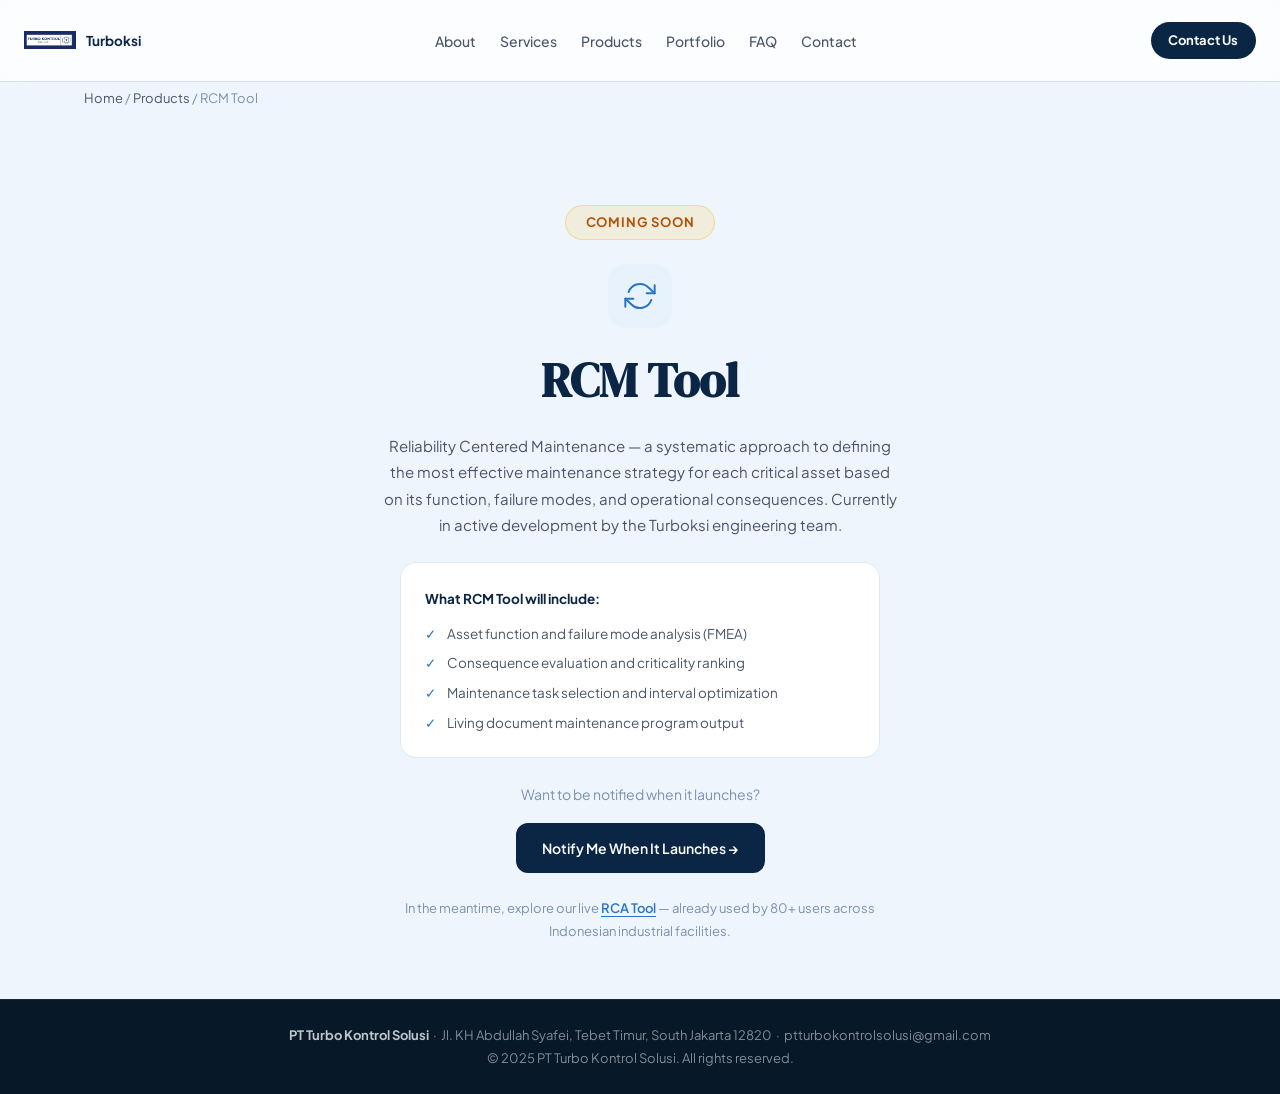
==== products/rcm-tool.html @ 236133ba "first commit" ====
<!DOCTYPE html>
<html lang="en">
<head>
  <meta charset="UTF-8">
  <meta name="viewport" content="width=device-width, initial-scale=1.0">
  <title>RCM Tool — Coming Soon · PT Turbo Kontrol Solusi (Turboksi)</title>
  <meta name="description" content="RCM Tool by Turboksi — a structured Reliability Centered Maintenance platform for defining optimal maintenance strategies for critical industrial assets. Currently in development.">
  <link rel="preconnect" href="https://fonts.googleapis.com">
  <link href="https://fonts.googleapis.com/css2?family=Plus+Jakarta+Sans:wght@400;500;600;700&family=DM+Serif+Display:ital@0;1&display=swap" rel="stylesheet">
  <link rel="stylesheet" href="../assets/css/main.css">
</head>
<body>

<nav class="navbar" id="navbar" role="navigation" aria-label="Main navigation">
  <a href="../index.html" class="nav-brand" aria-label="Turboksi home">
    <img src="../assets/img/logo_turboksi.png" alt="Turboksi logo" width="36" height="36">
    <span class="nav-brand-name">Turboksi</span>
  </a>
  <ul class="nav-menu" id="nav-menu">
    <li><a href="../index.html#about">About</a></li>
    <li><a href="../services.html">Services</a></li>
    <li><a href="../index.html#products" aria-current="page">Products</a></li>
    <li><a href="../portfolio.html">Portfolio</a></li>
    <li><a href="../index.html#faq">FAQ</a></li>
    <li><a href="../index.html#contact">Contact</a></li>
  </ul>
  <div style="display:flex;align-items:center;gap:1rem;">
    <a href="../index.html#contact" class="nav-cta">Contact Us</a>
    <button class="nav-toggle" id="nav-toggle" aria-label="Toggle menu" aria-expanded="false">
      <span></span><span></span><span></span>
    </button>
  </div>
</nav>

<div style="background:var(--clr-bg);padding:5.5rem var(--space-md) var(--space-md);">
  <div class="container">
    <nav class="breadcrumb" style="color:var(--clr-text-muted);" aria-label="Breadcrumb">
      <a href="../index.html" style="color:var(--clr-text-secondary);">Home</a> /
      <a href="../index.html#products" style="color:var(--clr-text-secondary);">Products</a> /
      RCM Tool
    </nav>
  </div>
</div>

<section aria-label="RCM Tool coming soon">
  <div class="container">
    <div class="coming-soon-wrapper">

      <span class="coming-soon-badge">Coming Soon</span>

      <div style="width:64px;height:64px;background:var(--clr-blue-lt);border-radius:var(--r-lg);display:flex;align-items:center;justify-content:center;color:var(--clr-blue-mid);" aria-hidden="true">
        <svg width="32" height="32" viewBox="0 0 24 24" fill="none" stroke="currentColor" stroke-width="1.5" stroke-linecap="round" stroke-linejoin="round"><polyline points="23 4 23 10 17 10"/><polyline points="1 20 1 14 7 14"/><path d="M3.51 9a9 9 0 0 1 14.85-3.36L23 10M1 14l4.64 4.36A9 9 0 0 0 20.49 15"/></svg>
      </div>

      <h1>RCM Tool</h1>

      <p>
        Reliability Centered Maintenance — a systematic approach to defining the most
        effective maintenance strategy for each critical asset based on its function,
        failure modes, and operational consequences. Currently in active development
        by the Turboksi engineering team.
      </p>

      <div style="background:var(--clr-surface-solid);border:1px solid var(--clr-border);border-radius:var(--r-lg);padding:var(--space-md);max-width:480px;text-align:left;width:100%;">
        <p style="font-size:13.5px;font-weight:700;color:var(--clr-navy);margin-bottom:0.75rem;">What RCM Tool will include:</p>
        <ul style="display:flex;flex-direction:column;gap:0.5rem;padding:0;">
          <li style="font-size:13.5px;color:var(--clr-text-secondary);padding-left:1.4rem;position:relative;">
            <span style="position:absolute;left:0;color:var(--clr-blue-mid);font-weight:700;">✓</span>
            Asset function and failure mode analysis (FMEA)
          </li>
          <li style="font-size:13.5px;color:var(--clr-text-secondary);padding-left:1.4rem;position:relative;">
            <span style="position:absolute;left:0;color:var(--clr-blue-mid);font-weight:700;">✓</span>
            Consequence evaluation and criticality ranking
          </li>
          <li style="font-size:13.5px;color:var(--clr-text-secondary);padding-left:1.4rem;position:relative;">
            <span style="position:absolute;left:0;color:var(--clr-blue-mid);font-weight:700;">✓</span>
            Maintenance task selection and interval optimization
          </li>
          <li style="font-size:13.5px;color:var(--clr-text-secondary);padding-left:1.4rem;position:relative;">
            <span style="position:absolute;left:0;color:var(--clr-blue-mid);font-weight:700;">✓</span>
            Living document maintenance program output
          </li>
        </ul>
      </div>

      <div>
        <p style="font-size:14px;color:var(--clr-text-muted);margin-bottom:var(--space-sm);">
          Want to be notified when it launches?
        </p>
        <a href="mailto:ptturbokontrolsolusi@gmail.com?subject=RCM Tool Launch Notification&body=Hi Turboksi team,%0A%0AI'd like to be notified when the RCM Tool is available.%0A%0AName:%0ACompany:%0A" class="btn-primary">
          Notify Me When It Launches →
        </a>
      </div>

      <p style="font-size:13px;color:var(--clr-text-muted);">
        In the meantime, explore our live
        <a href="rca-tool.html" style="color:var(--clr-blue-mid);font-weight:600;border-bottom:1px solid var(--clr-blue-mid);">RCA Tool</a>
        — already used by 80+ users across Indonesian industrial facilities.
      </p>

    </div>
  </div>
</section>

<footer class="footer" role="contentinfo">
  <strong>PT Turbo Kontrol Solusi</strong> &nbsp;·&nbsp;
  Jl. KH Abdullah Syafei, Tebet Timur, South Jakarta 12820 &nbsp;·&nbsp;
  ptturbokontrolsolusi@gmail.com<br>
  <span>© 2025 PT Turbo Kontrol Solusi. All rights reserved.</span>
</footer>

<button class="scroll-top" id="scroll-top" aria-label="Scroll to top" title="Back to top">↑</button>
<script src="../assets/js/app.js"></script>
</body>
</html>
---- assets/css/main.css ----
/* ============================================================
   main.css — Turboksi · PT Turbo Kontrol Solusi
   ============================================================ */


/* ============================================================
   1. DESIGN TOKENS
   ============================================================ */
:root {
  --clr-navy:       #0B2545;
  --clr-navy-dark:  #071829;
  --clr-blue:       #1B4F8A;
  --clr-blue-mid:   #2874C8;
  --clr-blue-lt:    #E8F2FC;
  --clr-accent:     #4FA3E8;
  --clr-white:      #FFFFFF;

  --clr-bg:            #EEF5FD;
  --clr-surface:       rgba(255,255,255,0.75);
  --clr-surface-solid: #FFFFFF;
  --clr-border:        rgba(40,116,200,0.14);
  --clr-border-hover:  rgba(40,116,200,0.4);

  --clr-text-primary:   #0B2545;
  --clr-text-secondary: #4A5568;
  --clr-text-muted:     #7A91B0;

  --font-display: 'DM Serif Display', Georgia, serif;
  --font-body:    'Plus Jakarta Sans', system-ui, sans-serif;

  --space-xs: 0.5rem;
  --space-sm: 1rem;
  --space-md: 1.5rem;
  --space-lg: 2.5rem;
  --space-xl: 3.5rem;

  --r-sm:  8px;
  --r-md:  12px;
  --r-lg:  16px;
  --r-xl:  24px;
  --r-2xl: 32px;

  --shadow-card:  0 1px 3px rgba(11,37,69,0.06), 0 4px 16px rgba(11,37,69,0.06);
  --shadow-hover: 0 4px 24px rgba(11,37,69,0.12);

  --ease-out: cubic-bezier(0.22, 1, 0.36, 1);
  --t-fast: 0.18s;
  --t-med:  0.35s;
}


/* ============================================================
   2. RESET & BASE
   ============================================================ */
*, *::before, *::after {
  box-sizing: border-box;
  margin: 0;
  padding: 0;
}

html { scroll-behavior: smooth; }

body {
  font-family: var(--font-body);
  background: var(--clr-bg);
  color: var(--clr-text-primary);
  line-height: 1.6;
  -webkit-font-smoothing: antialiased;
  -moz-osx-font-smoothing: grayscale;
}

img { max-width: 100%; display: block; }
a { text-decoration: none; color: inherit; }
ul { list-style: none; }
h1, h2, h3, h4 { font-family: var(--font-display); line-height: 1.2; }
p { line-height: 1.7; }
button { font-family: var(--font-body); }


/* ============================================================
   3. LAYOUT UTILITIES
   ============================================================ */
.container {
  max-width: 1160px;
  margin-inline: auto;
  padding-inline: var(--space-md);
}

.section {
  padding-block: var(--space-xl);
}

/* Centered section header (default for all sections) */
.section-header {
  text-align: center;
  margin-bottom: var(--space-lg);
}

/* Split variant: title group left, see-all link right */
.section-header--split {
  display: flex;
  align-items: flex-end;
  justify-content: space-between;
  text-align: left;
  gap: var(--space-lg);
}

.section-header--split .section-desc {
  margin-inline: 0;
  max-width: 480px;
}

.section-header--split .see-all-link {
  margin-top: 0;
  flex-shrink: 0;
  white-space: nowrap;
  align-self: flex-end;
  padding-bottom: 4px;
}

.section-label {
  display: inline-block;
  font-size: 12px;
  font-weight: 700;
  letter-spacing: 0.1em;
  text-transform: uppercase;
  color: var(--clr-blue-mid);
  background: var(--clr-blue-lt);
  border: 1px solid var(--clr-border);
  border-radius: 100px;
  padding: 4px 12px;
  margin-bottom: var(--space-xs);
}

.section-title {
  font-family: var(--font-display);
  font-size: clamp(1.75rem, 4vw, 2.6rem);
  color: var(--clr-navy);
  margin-bottom: 0.6rem;
  line-height: 1.2;
}

.section-desc {
  font-size: 15px;
  color: var(--clr-text-secondary);
  max-width: 560px;
  margin-inline: auto;
  line-height: 1.7;
}

.see-all-link {
  display: inline-block;
  font-size: 14px;
  font-weight: 600;
  color: var(--clr-blue-mid);
  margin-top: var(--space-sm);
  transition: color var(--t-fast);
  border-bottom: 1px solid transparent;
  padding-bottom: 2px;
}

.see-all-link:hover {
  color: var(--clr-navy);
  border-bottom-color: var(--clr-navy);
}

.divider {
  border: none;
  border-top: 1px solid var(--clr-border);
  margin: 0;
}

.btn-primary {
  display: inline-flex;
  align-items: center;
  gap: 0.5rem;
  padding: 0.75rem 1.5rem;
  background: var(--clr-navy);
  color: var(--clr-white);
  font-size: 14px;
  font-weight: 600;
  border-radius: var(--r-md);
  border: 2px solid var(--clr-navy);
  cursor: pointer;
  transition: background var(--t-fast), box-shadow var(--t-fast), transform var(--t-fast);
}

.btn-primary:hover {
  background: var(--clr-blue);
  border-color: var(--clr-blue);
  box-shadow: var(--shadow-hover);
  transform: translateY(-1px);
}

.btn-ghost {
  display: inline-flex;
  align-items: center;
  gap: 0.5rem;
  padding: 0.75rem 1.5rem;
  background: transparent;
  color: var(--clr-white);
  font-size: 14px;
  font-weight: 600;
  border-radius: var(--r-md);
  border: 2px solid rgba(255,255,255,0.35);
  cursor: pointer;
  transition: background var(--t-fast), border-color var(--t-fast);
}

.btn-ghost:hover {
  background: rgba(255,255,255,0.1);
  border-color: rgba(255,255,255,0.6);
}

.view-all-btn {
  display: block;
  text-align: center;
  padding: var(--space-sm) var(--space-md);
  margin-top: var(--space-sm);
  font-size: 14px;
  font-weight: 600;
  color: var(--clr-blue-mid);
  border: 1px dashed var(--clr-border-hover);
  border-radius: var(--r-md);
  transition: background var(--t-fast), color var(--t-fast);
}

.view-all-btn:hover {
  background: var(--clr-blue-lt);
  color: var(--clr-navy);
}


/* ============================================================
   4. NAVBAR
   ============================================================ */
.navbar {
  position: fixed;
  top: 0;
  left: 0;
  right: 0;
  z-index: 100;
  display: flex;
  align-items: center;
  justify-content: space-between;
  padding: 0.9rem var(--space-md);
  background: transparent;
  transition: background var(--t-med), backdrop-filter var(--t-med), box-shadow var(--t-med);
}

.navbar.scrolled {
  background: var(--clr-surface);
  backdrop-filter: blur(12px);
  -webkit-backdrop-filter: blur(12px);
  box-shadow: 0 1px 0 var(--clr-border);
}

.nav-brand {
  display: flex;
  align-items: center;
  gap: 0.65rem;
  flex-shrink: 0;
}

.nav-brand img {
  width: 52px;
  height: 52px;
  border-radius: var(--r-sm);
  object-fit: contain;
}

.nav-brand-name {
  font-size: 13.5px;
  font-weight: 700;
  color: var(--clr-white);
  transition: color var(--t-fast);
  line-height: 1;
}

.navbar.scrolled .nav-brand-name {
  color: var(--clr-navy);
}

.nav-menu {
  display: flex;
  align-items: center;
  gap: var(--space-md);
}

.nav-menu a {
  font-size: 14px;
  font-weight: 500;
  color: rgba(255,255,255,0.85);
  transition: color var(--t-fast);
}

.navbar.scrolled .nav-menu a { color: var(--clr-text-secondary); }
.nav-menu a:hover { color: var(--clr-white); }
.navbar.scrolled .nav-menu a:hover { color: var(--clr-navy); }

.nav-cta {
  display: inline-flex;
  align-items: center;
  padding: 0.5rem 1.1rem;
  background: var(--clr-white);
  color: var(--clr-navy) !important;
  font-size: 13px;
  font-weight: 700;
  border-radius: 100px;
  transition: background var(--t-fast), box-shadow var(--t-fast);
  white-space: nowrap;
}

.nav-cta:hover { background: var(--clr-blue-lt); box-shadow: var(--shadow-card); }
.navbar.scrolled .nav-cta { background: var(--clr-navy); color: var(--clr-white) !important; }
.navbar.scrolled .nav-cta:hover { background: var(--clr-blue); }

.nav-toggle {
  display: none;
  flex-direction: column;
  justify-content: center;
  gap: 5px;
  width: 36px;
  height: 36px;
  background: none;
  border: none;
  cursor: pointer;
  padding: 4px;
}

.nav-toggle span {
  display: block;
  width: 22px;
  height: 2px;
  background: var(--clr-white);
  border-radius: 2px;
  transition: transform var(--t-fast), opacity var(--t-fast);
}

.navbar.scrolled .nav-toggle span { background: var(--clr-navy); }
.nav-toggle.active span:nth-child(1) { transform: translateY(7px) rotate(45deg); }
.nav-toggle.active span:nth-child(2) { opacity: 0; }
.nav-toggle.active span:nth-child(3) { transform: translateY(-7px) rotate(-45deg); }


/* ============================================================
   5. HERO
   ============================================================ */
.hero {
  position: relative;
  min-height: 100svh;
  display: flex;
  align-items: center;
  justify-content: center;
  background: linear-gradient(160deg, var(--clr-navy-dark) 0%, var(--clr-navy) 60%, var(--clr-blue) 100%);
  overflow: hidden;
}

.hero-glow {
  position: absolute;
  border-radius: 50%;
  pointer-events: none;
  filter: blur(80px);
}

.hero-glow-1 {
  width: 600px; height: 600px;
  background: radial-gradient(circle, rgba(40,116,200,0.3) 0%, transparent 70%);
  top: -100px; right: -100px;
}

.hero-glow-2 {
  width: 500px; height: 500px;
  background: radial-gradient(circle, rgba(79,163,232,0.2) 0%, transparent 70%);
  bottom: -80px; left: -80px;
}

.hero-glow-3 {
  width: 300px; height: 300px;
  background: radial-gradient(circle, rgba(27,79,138,0.4) 0%, transparent 70%);
  top: 40%; left: 30%;
}

.hero-inner {
  position: relative;
  z-index: 1;
  max-width: 1100px;
  width: 100%;
  margin-inline: auto;
  padding: var(--space-xl) var(--space-md);
  text-align: center;
}

.hero-pill {
  display: inline-flex;
  align-items: center;
  gap: 8px;
  border: 1px solid rgba(255,255,255,0.2);
  border-radius: 100px;
  padding: 6px 16px;
  font-size: 13px;
  font-family: var(--font-body);
  color: rgba(255,255,255,0.8);
  margin-bottom: var(--space-md);
}

.hero-pill-dot {
  width: 7px;
  height: 7px;
  border-radius: 50%;
  background: #4ade80;
  flex-shrink: 0;
  animation: pulse 2s ease-in-out infinite;
}

.hero-inner h1 {
  font-size: clamp(1.9rem, 3.8vw, 3rem);
  color: var(--clr-white);
  margin-bottom: var(--space-md);
  letter-spacing: -0.02em;
  line-height: 1.15;
}

.hero-inner h1 em {
  font-style: italic;
  color: var(--clr-accent);
}

.hero-sub {
  font-size: 16px;
  color: rgba(255,255,255,0.75);
  max-width: 600px;
  margin-inline: auto;
  margin-bottom: var(--space-lg);
  line-height: 1.75;
}

.hero-actions {
  display: flex;
  align-items: center;
  justify-content: center;
  gap: var(--space-sm);
  margin-bottom: var(--space-xl);
  flex-wrap: wrap;
}

/* Hero primary button: white bg so it stands out on dark hero */
.hero .btn-primary {
  background: var(--clr-white);
  color: var(--clr-navy);
  border-color: var(--clr-white);
}

.hero .btn-primary:hover {
  background: var(--clr-blue-lt);
  border-color: var(--clr-blue-lt);
  color: var(--clr-navy);
}

.hero-pillars {
  display: grid;
  grid-template-columns: repeat(3, 1fr);
  gap: var(--space-sm);
  margin-top: var(--space-lg);
}

.hero-pillar {
  background: rgba(255,255,255,0.07);
  border: 1px solid rgba(255,255,255,0.12);
  border-radius: var(--r-lg);
  padding: var(--space-md);
  text-align: left;
}

.hero-pillar strong {
  display: block;
  font-family: var(--font-body);
  font-size: 13px;
  font-weight: 700;
  color: var(--clr-white);
  margin-bottom: 0.35rem;
}

.hero-pillar span {
  font-size: 12.5px;
  color: rgba(255,255,255,0.6);
  line-height: 1.5;
}


/* ============================================================
   6. ABOUT
   ============================================================ */

/* Parallax background image with dark overlay */
.about-section {
  position: relative;
  background-image: url('../img/about-bg.jpg');
  background-size: cover;
  background-position: center 40%;
  background-attachment: fixed; /* parallax on desktop */
  isolation: isolate;
}

/* Semi-transparent navy overlay — makes content readable */
.about-section::before {
  content: '';
  position: absolute;
  inset: 0;
  background: linear-gradient(
    135deg,
    rgba(4, 14, 28, 0.93) 0%,
    rgba(7, 24, 41, 0.90) 50%,
    rgba(11, 37, 69, 0.87) 100%
  );
  z-index: -1;
}

.about-section::after {
  content: '';
  position: absolute;
  bottom: 0;
  left: 0;
  right: 0;
  height: 30px;
  background: linear-gradient(to bottom, transparent 0%, #FFFFFF 100%);
  z-index: 0;
  pointer-events: none;
}

/* Content sits above the overlay */
.about-section > .container {
  position: relative;
  z-index: 1;
}

/* Disable parallax on mobile — iOS Safari doesn't support background-attachment:fixed */
@media (max-width: 768px) {
  .about-section {
    background-attachment: scroll;
  }
}

.about-grid {
  display: grid;
  grid-template-columns: 1fr 1fr;
  gap: var(--space-xl);
  align-items: start;
}

.about-body {
  font-size: 15px;
  color: rgba(255,255,255,0.75);
  margin-bottom: var(--space-sm);
  line-height: 1.8;
}

/* Section label, title, vm-items — adjusted for dark background */
.about-section .section-label {
  background: rgba(255,255,255,0.12);
  color: var(--clr-accent);
  border-color: rgba(255,255,255,0.15);
}

.about-section .section-title {
  color: var(--clr-white);
}

.legal-card {
  margin-top: var(--space-md);
  padding: var(--space-md);
  background: rgba(255,255,255,0.07);
  border: 1px solid rgba(255,255,255,0.15);
  border-radius: var(--r-md);
  font-size: 13.5px;
  color: rgba(255,255,255,0.65);
  line-height: 1.7;
}

.legal-card strong { color: var(--clr-white); }

.legal-card ul { margin-top: 0.4rem; }

.legal-card li {
  font-size: 13px;
  color: rgba(255,255,255,0.5);
}

.vm-item {
  display: flex;
  gap: var(--space-sm);
  align-items: flex-start;
  padding: var(--space-sm) 0;
  border-bottom: 1px solid rgba(255,255,255,0.1);
}

.vm-item:last-child { border-bottom: none; }

.vm-icon {
  width: 36px;
  height: 36px;
  background: rgba(255,255,255,0.1);
  border-radius: var(--r-sm);
  display: flex;
  align-items: center;
  justify-content: center;
  color: var(--clr-accent);
  flex-shrink: 0;
}

.vm-icon svg { width: 18px; height: 18px; }

.vm-item h4 {
  font-family: var(--font-body);
  font-size: 14px;
  font-weight: 700;
  color: var(--clr-white);
  margin-bottom: 0.3rem;
}

.vm-item p {
  font-size: 13.5px;
  color: rgba(255,255,255,0.65);
  line-height: 1.65;
}



/* ============================================================
   7. CLIENTS
   ============================================================ */
.clients-section {
  background: var(--clr-surface-solid);
  padding-block: var(--space-lg);
}

.clients-label {
  text-align: center;
  font-size: 12px;
  font-weight: 600;
  letter-spacing: 0.08em;
  text-transform: uppercase;
  color: var(--clr-text-muted);
  margin-bottom: var(--space-md);
}

.clients-logos {
  display: flex;
  align-items: center;
  justify-content: center;
  gap: var(--space-md);
  flex-wrap: wrap;
}

.client-logo { display: flex; align-items: center; justify-content: center; }

.client-logo img {
  height: 80px;
  width: auto;
  max-width: 200px;
  object-fit: contain;
  opacity: 0.88;
  filter: grayscale(15%);
}

/* Fallback visual placeholder when logo image not loaded */
.client-logo-placeholder {
  display: flex;
  flex-direction: column;
  align-items: center;
  justify-content: center;
  gap: 5px;
  width: 120px;
  height: 64px;
  padding: 8px 12px;
  border: 1px dashed var(--clr-border-hover);
  border-radius: var(--r-md);
  background: var(--clr-blue-lt);
  transition: border-color var(--t-fast);
  cursor: default;
}

.client-logo-placeholder:hover {
  border-color: var(--clr-blue-mid);
}

.client-logo-placeholder svg {
  width: 18px;
  height: 18px;
  color: var(--clr-blue-mid);
  opacity: 0.6;
}

.client-logo-placeholder span {
  font-size: 10px;
  font-weight: 800;
  letter-spacing: 0.08em;
  text-transform: uppercase;
  color: var(--clr-text-muted);
  text-align: center;
  line-height: 1.2;
}


/* ============================================================
   8. SERVICES
   ============================================================ */
.services-grid {
  display: grid;
  grid-template-columns: repeat(auto-fill, minmax(260px, 1fr));
  gap: var(--space-md);
}

.services-full-grid {
  display: grid;
  grid-template-columns: repeat(3, 1fr);
  gap: var(--space-md);
}

.service-card {
  background: var(--clr-surface-solid);
  border: 1px solid var(--clr-border);
  border-radius: var(--r-lg);
  padding: var(--space-md);
  display: flex;
  gap: var(--space-sm);
  align-items: flex-start;
  transition: border-color var(--t-fast), box-shadow var(--t-fast), transform var(--t-fast);
}

.service-card:hover {
  border-color: var(--clr-border-hover);
  box-shadow: var(--shadow-hover);
  transform: translateY(-2px);
}

.service-icon {
  width: 44px;
  height: 44px;
  flex-shrink: 0;
  display: flex;
  align-items: center;
  justify-content: center;
  background: var(--clr-blue-lt);
  border-radius: var(--r-sm);
  color: var(--clr-blue-mid);
}

.service-icon svg { width: 22px; height: 22px; }

.service-card h4 {
  font-family: var(--font-body);
  font-size: 14px;
  font-weight: 700;
  color: var(--clr-navy);
  margin-bottom: 0.35rem;
}

.service-card p {
  font-size: 13.5px;
  color: var(--clr-text-secondary);
  line-height: 1.65;
}

.services-more {
  grid-column: 1 / -1;
  display: flex;
  align-items: center;
  gap: var(--space-sm);
  padding: var(--space-md);
  border: 1px dashed var(--clr-border-hover);
  border-radius: var(--r-lg);
  font-size: 13.5px;
  color: var(--clr-text-secondary);
  transition: background var(--t-fast), border-color var(--t-fast);
}

.services-more:hover {
  background: var(--clr-blue-lt);
  border-color: var(--clr-blue-mid);
  color: var(--clr-navy);
}

.services-badge {
  display: inline-block;
  padding: 3px 10px;
  background: var(--clr-navy);
  color: var(--clr-white);
  font-size: 12px;
  font-weight: 700;
  border-radius: 100px;
  white-space: nowrap;
  flex-shrink: 0;
}


/* ============================================================
   HERO → ABOUT → CLIENTS TRANSITION BRIDGES
   ============================================================ */
.hero-about-bridge {
  height: 0;
  overflow: hidden;
}


/* ============================================================
   ABOUT SECTION — NEW LAYOUT ELEMENTS
   ============================================================ */
.about-eyebrow {
  display: flex;
  align-items: center;
  gap: var(--space-md);
  margin-bottom: var(--space-md);
}

.about-eyebrow-rule {
  flex: 1;
  height: 1px;
  background: rgba(255,255,255,0.15);
}

.about-headline {
  color: var(--clr-white);
  margin-bottom: var(--space-lg);
  max-width: 680px;
}

.about-desc {
  font-size: 15.5px;
  color: rgba(255,255,255,0.75);
  line-height: 1.8;
  margin-bottom: var(--space-md);
}

.about-vision-card {
  margin-top: var(--space-md);
  margin-bottom: var(--space-md);
  padding: var(--space-md);
  background: rgba(255,255,255,0.07);
  border: 1px solid rgba(255,255,255,0.15);
  border-radius: var(--r-md);
}

.about-vision-label {
  font-size: 11px;
  font-weight: 700;
  letter-spacing: 0.1em;
  text-transform: uppercase;
  color: var(--clr-accent);
  margin-bottom: 0.5rem;
}

.about-vision-card h4 {
  font-family: var(--font-body);
  font-size: 14.5px;
  font-weight: 600;
  color: var(--clr-white);
  line-height: 1.5;
  margin-bottom: 0.4rem;
}

.about-vision-card p {
  font-size: 14px;
  color: rgba(255,255,255,0.7);
  line-height: 1.75;
  margin: 0;
}

.about-mission-label {
  font-size: 11px;
  font-weight: 700;
  letter-spacing: 0.1em;
  text-transform: uppercase;
  color: var(--clr-accent);
  margin-bottom: var(--space-md);
}

.mission-list {
  display: flex;
  flex-direction: column;
  gap: var(--space-md);
}

.mission-item {
  display: flex;
  gap: var(--space-md);
  align-items: flex-start;
  padding-bottom: var(--space-md);
  border-bottom: 1px solid rgba(255,255,255,0.1);
}

.mission-item:last-child {
  border-bottom: none;
  padding-bottom: 0;
}

.mission-num {
  font-family: var(--font-display);
  font-size: 28px;
  color: var(--clr-white);
  line-height: 1;
  flex-shrink: 0;
  min-width: 36px;
}

.mission-body h4 {
  font-family: var(--font-body);
  font-size: 14.5px;
  font-weight: 700;
  color: var(--clr-white);
  margin-bottom: 0.3rem;
}

.mission-body p {
  font-size: 13.5px;
  color: rgba(255,255,255,0.62);
  line-height: 1.7;
  margin: 0;
}

/* ============================================================
   8b. SERVICE CARDS WITH IMAGE (used on services.html + homepage preview)
   ============================================================ */
.services-img-grid {
  display: grid;
  grid-template-columns: repeat(3, 1fr);
  gap: var(--space-md);
}

@media (max-width: 900px) {
  .services-img-grid { grid-template-columns: repeat(2, 1fr); }
}

@media (max-width: 560px) {
  .services-img-grid { grid-template-columns: 1fr; }
}

.service-card-img {
  background: var(--clr-surface-solid);
  border: 1px solid var(--clr-border);
  border-radius: var(--r-xl);
  overflow: hidden;
  display: flex;
  flex-direction: column;
  transition: border-color var(--t-fast), box-shadow var(--t-fast), transform var(--t-fast);
  cursor: default;
}

.service-card-img:hover {
  border-color: var(--clr-border-hover);
  box-shadow: var(--shadow-hover);
  transform: translateY(-3px);
}

/* Image area */
.service-card-img__thumb {
  width: 100%;
  aspect-ratio: 16 / 9;
  overflow: hidden;
  background: linear-gradient(135deg, var(--clr-navy) 0%, var(--clr-blue) 100%);
  flex-shrink: 0;
  position: relative;
}

.service-card-img__thumb img {
  width: 100%;
  height: 100%;
  object-fit: cover;
  display: block;
  transition: transform 0.45s var(--ease-out);
}

.service-card-img:hover .service-card-img__thumb img {
  transform: scale(1.05);
}

/* Number badge over the image */
.service-card-img__num {
  position: absolute;
  top: var(--space-sm);
  left: var(--space-sm);
  background: rgba(11,37,69,0.72);
  backdrop-filter: blur(6px);
  -webkit-backdrop-filter: blur(6px);
  color: var(--clr-accent);
  font-size: 11px;
  font-weight: 800;
  letter-spacing: 0.1em;
  padding: 3px 10px;
  border-radius: 100px;
  border: 1px solid rgba(255,255,255,0.15);
}

/* Text body */
.service-card-img__body {
  padding: var(--space-md);
  flex: 1;
  display: flex;
  flex-direction: column;
  gap: 0.5rem;
}

.service-card-img__body h4 {
  font-family: var(--font-body);
  font-size: 15px;
  font-weight: 700;
  color: var(--clr-navy);
  line-height: 1.35;
  margin: 0;
}

.service-card-img__body p {
  font-size: 13.5px;
  color: var(--clr-text-secondary);
  line-height: 1.65;
  margin: 0;
  flex: 1;
}


/* ============================================================
   9. PRODUCTS  (white background for alternating rhythm)
   ============================================================ */
.products-section {
  background: var(--clr-surface-solid);
}

.products-grid {
  display: grid;
  grid-template-columns: repeat(2, 1fr);
  gap: var(--space-md);
}

.product-card {
  border-radius: var(--r-2xl);
  padding: var(--space-lg);
  display: flex;
  flex-direction: column;
  gap: var(--space-sm);
}

.product-card--dark { background: var(--clr-navy); color: var(--clr-white); }
.product-card--blue { background: var(--clr-blue); color: var(--clr-white); }

.product-tag {
  display: inline-flex;
  align-items: center;
  gap: 5px;
  font-size: 11px;
  font-weight: 700;
  letter-spacing: 0.06em;
  text-transform: uppercase;
  padding: 4px 10px;
  border-radius: 100px;
  width: fit-content;
}

.product-tag--live {
  background: rgba(74,222,128,0.18);
  color: #4ade80;
  border: 1px solid rgba(74,222,128,0.3);
}

.product-tag--soon {
  background: rgba(251,191,36,0.18);
  color: #fbbf24;
  border: 1px solid rgba(251,191,36,0.3);
}

.product-card h3 { font-size: 1.6rem; color: var(--clr-white); }

.product-card p {
  font-size: 14px;
  color: rgba(255,255,255,0.75);
  line-height: 1.7;
  flex: 1;
}

.product-link {
  display: inline-flex;
  align-items: center;
  gap: 0.4rem;
  font-size: 13.5px;
  font-weight: 600;
  color: rgba(255,255,255,0.85);
  margin-top: auto;
  transition: color var(--t-fast), gap var(--t-fast);
  border-bottom: 1px solid rgba(255,255,255,0.25);
  padding-bottom: 2px;
  width: fit-content;
}

.product-link:hover { color: var(--clr-white); gap: 0.7rem; }

/* Page hero (sub-pages) */
.page-hero {
  background: linear-gradient(160deg, var(--clr-navy-dark) 0%, var(--clr-navy) 100%);
  padding: 7rem var(--space-md) var(--space-xl);
  color: var(--clr-white);
}

.page-hero h1 {
  font-size: clamp(1.8rem, 4vw, 2.8rem);
  color: var(--clr-white);
  margin-bottom: 0.6rem;
}

.page-hero p {
  font-size: 15px;
  color: rgba(255,255,255,0.75);
  max-width: 560px;
}

.breadcrumb { font-size: 13px; color: rgba(255,255,255,0.55); margin-bottom: var(--space-sm); }
.breadcrumb a { color: rgba(255,255,255,0.7); transition: color var(--t-fast); }
.breadcrumb a:hover { color: var(--clr-white); }

/* Feature cards (rca-tool page) */
.features-grid {
  display: grid;
  grid-template-columns: repeat(auto-fill, minmax(240px, 1fr));
  gap: var(--space-md);
}

.feature-card {
  background: var(--clr-surface-solid);
  border: 1px solid var(--clr-border);
  border-radius: var(--r-lg);
  padding: var(--space-md);
  transition: border-color var(--t-fast), box-shadow var(--t-fast);
}

.feature-card:hover { border-color: var(--clr-border-hover); box-shadow: var(--shadow-hover); }

.feature-icon {
  width: 44px;
  height: 44px;
  background: var(--clr-blue-lt);
  border-radius: var(--r-sm);
  display: flex;
  align-items: center;
  justify-content: center;
  color: var(--clr-blue-mid);
  margin-bottom: 0.75rem;
}

.feature-icon svg { width: 22px; height: 22px; }

.feature-card h4 {
  font-family: var(--font-body);
  font-size: 14px;
  font-weight: 700;
  color: var(--clr-navy);
  margin-bottom: 0.4rem;
}

.feature-card p { font-size: 13.5px; color: var(--clr-text-secondary); line-height: 1.65; }

/* Steps */
.steps-list {
  display: flex;
  flex-direction: column;
  gap: var(--space-md);
  max-width: 720px;
  margin-inline: auto;
}

.step-item {
  display: flex;
  gap: var(--space-md);
  align-items: flex-start;
  background: var(--clr-surface-solid);
  border: 1px solid var(--clr-border);
  border-radius: var(--r-lg);
  padding: var(--space-md);
}

.step-number {
  width: 40px;
  height: 40px;
  border-radius: 50%;
  background: var(--clr-navy);
  color: var(--clr-white);
  display: flex;
  align-items: center;
  justify-content: center;
  font-weight: 700;
  font-size: 15px;
  flex-shrink: 0;
}

.step-item h4 {
  font-family: var(--font-body);
  font-size: 14px;
  font-weight: 700;
  color: var(--clr-navy);
  margin-bottom: 0.35rem;
}

.step-item p { font-size: 13.5px; color: var(--clr-text-secondary); line-height: 1.65; }

/* Pricing */
.pricing-grid {
  display: grid;
  grid-template-columns: repeat(2, 1fr);
  gap: var(--space-md);
  max-width: 760px;
  margin-inline: auto;
}

.pricing-card {
  border: 1px solid var(--clr-border);
  border-radius: var(--r-xl);
  padding: var(--space-lg);
  background: var(--clr-surface-solid);
  display: flex;
  flex-direction: column;
  gap: var(--space-sm);
}

.pricing-card--pro {
  border-color: var(--clr-blue-mid);
  background: var(--clr-navy);
  color: var(--clr-white);
}

.pricing-card h3 { font-size: 1.3rem; color: var(--clr-navy); }
.pricing-card--pro h3 { color: var(--clr-white); }

.pricing-price {
  font-size: 2rem;
  font-weight: 800;
  font-family: var(--font-body);
  color: var(--clr-navy);
  line-height: 1;
}

.pricing-card--pro .pricing-price { color: var(--clr-accent); }

.pricing-features {
  display: flex;
  flex-direction: column;
  gap: 0.5rem;
  flex: 1;
}

.pricing-features li {
  font-size: 13.5px;
  color: var(--clr-text-secondary);
  padding-left: 1.4rem;
  position: relative;
}

.pricing-features li::before {
  content: '✓';
  position: absolute;
  left: 0;
  color: var(--clr-blue-mid);
  font-weight: 700;
}

.pricing-card--pro .pricing-features li { color: rgba(255,255,255,0.8); }
.pricing-card--pro .pricing-features li::before { color: #4ade80; }

.pricing-cta {
  display: inline-flex;
  align-items: center;
  justify-content: center;
  padding: 0.7rem 1.2rem;
  border-radius: var(--r-md);
  font-size: 14px;
  font-weight: 700;
  cursor: pointer;
  transition: all var(--t-fast);
  border: 2px solid var(--clr-navy);
  color: var(--clr-navy);
  background: transparent;
  text-align: center;
}

.pricing-cta:hover { background: var(--clr-navy); color: var(--clr-white); }
.pricing-card--pro .pricing-cta { background: var(--clr-white); border-color: var(--clr-white); color: var(--clr-navy); }
.pricing-card--pro .pricing-cta:hover { background: var(--clr-blue-lt); border-color: var(--clr-blue-lt); }

/* Coming soon */
.coming-soon-wrapper {
  min-height: 60vh;
  display: flex;
  flex-direction: column;
  align-items: center;
  justify-content: center;
  text-align: center;
  padding: var(--space-xl) var(--space-md);
  gap: var(--space-md);
}

.coming-soon-badge {
  display: inline-block;
  padding: 6px 20px;
  background: rgba(251,191,36,0.15);
  color: #b45309;
  border: 1px solid rgba(251,191,36,0.4);
  border-radius: 100px;
  font-size: 13px;
  font-weight: 700;
  letter-spacing: 0.06em;
  text-transform: uppercase;
}

.coming-soon-wrapper h1 { font-size: clamp(2rem, 5vw, 3rem); color: var(--clr-navy); }
.coming-soon-wrapper p { font-size: 15px; color: var(--clr-text-secondary); max-width: 520px; line-height: 1.75; }

.page-cta {
  background: var(--clr-navy);
  padding: var(--space-xl) var(--space-md);
  text-align: center;
  color: var(--clr-white);
}

.page-cta h2 { font-size: clamp(1.5rem, 3vw, 2rem); color: var(--clr-white); margin-bottom: var(--space-sm); }
.page-cta p { font-size: 15px; color: rgba(255,255,255,0.75); max-width: 480px; margin-inline: auto; margin-bottom: var(--space-lg); }


/* ============================================================
   10. PORTFOLIO
   ============================================================ */
.portfolio-list {
  display: flex;
  flex-direction: column;
  gap: var(--space-md);
}

.portfolio-card {
  display: grid;
  grid-template-columns: 160px 1fr;
  border-radius: var(--r-lg);
  overflow: hidden;
  background: var(--clr-surface-solid);
  border: 1px solid var(--clr-border);
  transition: box-shadow var(--t-fast), border-color var(--t-fast), transform var(--t-fast);
  cursor: pointer;
}

.portfolio-card:hover {
  box-shadow: var(--shadow-hover);
  border-color: var(--clr-border-hover);
  transform: translateY(-2px);
}

/* Portfolio thumb: gradient background + optional image overlay */
.portfolio-thumb {
  position: relative;
  min-height: 140px;
  overflow: hidden;
  flex-shrink: 0;
}

.portfolio-thumb img {
  position: absolute;
  inset: 0;
  width: 100%;
  height: 100%;
  object-fit: cover;
  display: block;
}

.thumb-1 { background: linear-gradient(135deg, #0B2545, #1B4F8A); }
.thumb-2 { background: linear-gradient(135deg, #1B4F8A, #2874C8); }
.thumb-3 { background: linear-gradient(135deg, #0f3460, #16213e); }

.portfolio-body {
  padding: var(--space-md);
  display: flex;
  flex-direction: column;
  justify-content: space-between;
  gap: var(--space-xs);
}

.portfolio-sector {
  display: inline-block;
  font-size: 11px;
  font-weight: 700;
  letter-spacing: 0.08em;
  text-transform: uppercase;
  color: var(--clr-blue-mid);
  background: var(--clr-blue-lt);
  border-radius: 100px;
  padding: 2px 10px;
  margin-bottom: 0.4rem;
}

.portfolio-body h4 {
  font-family: var(--font-body);
  font-size: 15px;
  font-weight: 700;
  color: var(--clr-navy);
  margin-bottom: 0.3rem;
  line-height: 1.35;
}

.portfolio-body p {
  font-size: 13.5px;
  color: var(--clr-text-secondary);
  line-height: 1.65;
}

.portfolio-meta {
  display: flex;
  align-items: center;
  gap: var(--space-sm);
  margin-top: var(--space-xs);
  flex-wrap: wrap;
}

.meta-year { font-size: 12.5px; color: var(--clr-text-muted); }

.meta-type {
  background: var(--clr-blue-lt);
  border-radius: 100px;
  padding: 2px 10px;
  color: var(--clr-blue);
  font-size: 12px;
  font-weight: 600;
}

/* Portfolio page: filter + full grid */
.portfolio-filters {
  display: flex;
  gap: 0.6rem;
  flex-wrap: wrap;
  margin-bottom: var(--space-lg);
  justify-content: center;
}

.filter-btn {
  border: 1px solid var(--clr-border);
  border-radius: 100px;
  padding: 6px 18px;
  background: var(--clr-surface-solid);
  cursor: pointer;
  font-family: var(--font-body);
  font-size: 13.5px;
  font-weight: 600;
  color: var(--clr-text-secondary);
  transition: all var(--t-fast);
}

.filter-btn:hover { border-color: var(--clr-border-hover); color: var(--clr-navy); background: var(--clr-blue-lt); }
.filter-btn.active { background: var(--clr-navy); border-color: var(--clr-navy); color: var(--clr-white); }

#portfolio-grid {
  display: grid;
  grid-template-columns: 1fr;
  gap: var(--space-md);
}

#portfolio-grid .portfolio-card,
.portfolio-list .portfolio-card {
  grid-template-columns: 300px 1fr;
  min-height: 220px;
}

#portfolio-grid .portfolio-thumb,
.portfolio-list .portfolio-thumb {
  min-height: 220px;
}

.no-results {
  grid-column: 1 / -1;
  text-align: center;
  color: var(--clr-text-muted);
  padding: var(--space-xl) 0;
  font-size: 15px;
}


/* ============================================================
   11. FAQ  (white background for alternating rhythm)
   ============================================================ */
.faq-section {
  background: var(--clr-surface-solid);
}

.faq-list {
  display: flex;
  flex-direction: column;
  gap: 10px;
  max-width: 780px;
  margin: 0 auto;
}

.faq-item {
  background: var(--clr-bg);
  border: 1px solid var(--clr-border);
  border-radius: var(--r-md);
  overflow: hidden;
  transition: border-color var(--t-fast), box-shadow var(--t-fast);
}

.faq-item:has(.faq-question[aria-expanded="true"]) {
  border-color: var(--clr-border-hover);
  box-shadow: var(--shadow-card);
  background: var(--clr-surface-solid);
}

.faq-question {
  width: 100%;
  display: flex;
  align-items: center;
  justify-content: space-between;
  gap: 1rem;
  padding: 1.1rem 1.3rem;
  background: none;
  border: none;
  cursor: pointer;
  text-align: left;
  font-family: var(--font-body);
  font-size: 14px;
  font-weight: 600;
  color: var(--clr-navy);
  line-height: 1.45;
  transition: color var(--t-fast);
}

.faq-question:hover { color: var(--clr-blue-mid); }

.faq-icon {
  font-size: 18px;
  font-weight: 400;
  color: var(--clr-blue-mid);
  flex-shrink: 0;
  transition: transform var(--t-fast);
  line-height: 1;
}

.faq-question[aria-expanded="true"] .faq-icon { transform: rotate(45deg); }

.faq-answer { padding: 0 1.3rem 1.2rem; }

.faq-answer p {
  font-size: 13.5px;
  color: var(--clr-text-secondary);
  line-height: 1.78;
}


/* ============================================================
   12. CONTACT
   ============================================================ */
.contact-section {
  position: relative;
  background: var(--clr-navy-dark);
  overflow: hidden;
}

.contact-glow-1, .contact-glow-2 {
  position: absolute;
  border-radius: 50%;
  pointer-events: none;
  filter: blur(80px);
}

.contact-glow-1 {
  width: 500px; height: 500px;
  background: radial-gradient(circle, rgba(40,116,200,0.25) 0%, transparent 70%);
  top: -100px; right: -80px;
}

.contact-glow-2 {
  width: 400px; height: 400px;
  background: radial-gradient(circle, rgba(79,163,232,0.15) 0%, transparent 70%);
  bottom: -60px; left: -60px;
}

.contact-inner {
  position: relative;
  z-index: 1;
  max-width: 640px;
  margin-inline: auto;
  text-align: center;
}

.contact-section .section-label {
  background: rgba(79,163,232,0.15);
  border-color: rgba(79,163,232,0.25);
  color: var(--clr-accent);
}

.contact-section .section-title { color: var(--clr-white); }
.contact-section .section-desc { color: rgba(255,255,255,0.7); max-width: 100%; }

.contact-actions {
  display: flex;
  align-items: center;
  justify-content: center;
  gap: var(--space-sm);
  flex-wrap: wrap;
}

.contact-email-btn {
  display: inline-flex;
  align-items: center;
  gap: 0.6rem;
  padding: 0.85rem 1.8rem;
  background: var(--clr-white);
  color: var(--clr-navy);
  font-size: 14px;
  font-weight: 700;
  border-radius: var(--r-md);
  border: 2px solid var(--clr-white);
  transition: background var(--t-fast), box-shadow var(--t-fast);
}

.contact-email-btn:hover { background: var(--clr-blue-lt); box-shadow: var(--shadow-hover); }

.contact-email-btn svg { width: 16px; height: 16px; flex-shrink: 0; }

.contact-details {
  display: flex;
  gap: var(--space-sm);
  margin-top: var(--space-lg);
  flex-wrap: wrap;
  justify-content: center;
}

.contact-detail-item {
  flex: 1;
  min-width: 200px;
  border: 1px solid rgba(255,255,255,0.12);
  border-radius: var(--r-md);
  padding: var(--space-sm);
  text-align: left;
}

.cd-label {
  display: block;
  font-size: 11px;
  font-weight: 700;
  letter-spacing: 0.08em;
  text-transform: uppercase;
  color: rgba(255,255,255,0.45);
  margin-bottom: 0.35rem;
}

.cd-value { font-size: 13.5px; color: var(--clr-white); line-height: 1.55; }


/* ============================================================
   13. FOOTER
   ============================================================ */
.footer {
  background: var(--clr-navy-dark);
  color: rgba(255,255,255,0.5);
  text-align: center;
  padding: var(--space-md);
  font-size: 13px;
  border-top: 1px solid rgba(255,255,255,0.08);
  line-height: 1.8;
}

.footer strong { color: rgba(255,255,255,0.75); }


/* ============================================================
   14. SCROLL-TO-TOP
   ============================================================ */
.scroll-top {
  position: fixed;
  bottom: 1.5rem;
  right: 1.5rem;
  width: 44px;
  height: 44px;
  border-radius: 50%;
  background: var(--clr-navy);
  color: var(--clr-white);
  border: none;
  cursor: pointer;
  opacity: 0;
  pointer-events: none;
  font-size: 1.1rem;
  display: flex;
  align-items: center;
  justify-content: center;
  box-shadow: 0 2px 12px rgba(11,37,69,0.25);
  transition: opacity var(--t-fast), transform var(--t-fast), background var(--t-fast);
  z-index: 50;
}

.scroll-top.visible { opacity: 1; pointer-events: auto; }
.scroll-top:hover { background: var(--clr-blue); transform: translateY(-2px); }


/* ============================================================
   15. ANIMATIONS
   ============================================================ */
.anim-up {
  opacity: 0;
  transform: translateY(24px);
  transition: opacity var(--t-med) var(--ease-out), transform var(--t-med) var(--ease-out);
}

.anim-up.in-view { opacity: 1; transform: translateY(0); }
.anim-delay-1 { transition-delay: 0.08s; }
.anim-delay-2 { transition-delay: 0.16s; }
.anim-delay-3 { transition-delay: 0.24s; }

@keyframes pulse {
  0%, 100% { box-shadow: 0 0 0 0 rgba(74,222,128,0.5); }
  50%       { box-shadow: 0 0 0 7px rgba(74,222,128,0); }
}


/* ============================================================
   16. PROJECT MODAL
   ============================================================ */
.modal-overlay {
  position: fixed;
  inset: 0;
  background: rgba(7,24,41,0.75);
  backdrop-filter: blur(4px);
  -webkit-backdrop-filter: blur(4px);
  z-index: 200;
  display: flex;
  align-items: flex-start;
  justify-content: center;
  padding: 5rem var(--space-md) var(--space-md);
  overflow-y: auto;
}

.modal-overlay[hidden] { display: none; }

.modal-box {
  background: var(--clr-surface-solid);
  border-radius: var(--r-xl);
  max-width: 700px;
  width: 100%;
  overflow: hidden;
  box-shadow: 0 24px 64px rgba(7,24,41,0.4);
  position: relative;
  margin: auto;
}

.modal-close-row {
  position: relative;
  height: 52px;
  z-index: 10;
}

.modal-close {
  position: absolute;
  top: var(--space-sm);
  right: var(--space-sm);
  z-index: 10;
  width: 36px;
  height: 36px;
  border-radius: 50%;
  border: 1px solid rgba(255,255,255,0.4);
  background: rgba(7,24,41,0.45);
  backdrop-filter: blur(6px);
  -webkit-backdrop-filter: blur(6px);
  cursor: pointer;
  display: flex;
  align-items: center;
  justify-content: center;
  padding: 0;
  font-size: 18px;
  line-height: 1;
  color: rgba(255,255,255,0.9);
  transition: all var(--t-fast);
}

.modal-close:hover {
  background: rgba(7,24,41,0.75);
  border-color: rgba(255,255,255,0.6);
  color: var(--clr-white);
}

.modal-thumb {
  width: 100%;
  height: 300px;
  object-fit: cover;
  object-position: center;
  display: block;
}

.modal-thumb-placeholder {
  width: 100%;
  height: 300px;
  display: block;
}

.modal-body { padding: var(--space-lg); }

.modal-meta {
  display: flex;
  gap: 0.5rem;
  align-items: center;
  flex-wrap: wrap;
  margin-bottom: 0.75rem;
}

.modal-title {
  font-family: var(--font-display);
  font-size: 1.6rem;
  color: var(--clr-navy);
  margin-bottom: 0.4rem;
  line-height: 1.2;
}

.modal-location {
  font-size: 13px;
  color: var(--clr-text-muted);
  margin-bottom: var(--space-md);
  display: flex;
  align-items: center;
  gap: 0.3rem;
}

.modal-divider { border: none; border-top: 1px solid var(--clr-border); margin: var(--space-sm) 0; }

.modal-section-label {
  font-size: 11px;
  font-weight: 700;
  letter-spacing: 0.1em;
  text-transform: uppercase;
  color: var(--clr-text-muted);
  margin-bottom: 0.4rem;
}

.modal-text {
  font-size: 14px;
  color: var(--clr-text-secondary);
  line-height: 1.75;
  margin-bottom: var(--space-sm);
}


/* ============================================================
   WHITE BUTTON ON PARALLAX HERO
   ============================================================ */
.page-hero--parallax .btn-primary {
  background: var(--clr-white);
  color: var(--clr-navy);
  border-color: var(--clr-white);
}
.page-hero--parallax .btn-primary:hover {
  background: var(--clr-blue-lt);
  border-color: var(--clr-blue-lt);
  color: var(--clr-navy);
}

/* ============================================================
   RCA TOOL — TINTED ALTERNATING SECTIONS (matches index.html palette)
   ============================================================ */
.rca-section--dark {
  background: var(--clr-bg); /* #EEF5FD — same light-blue as index.html sections */
}

.rca-section--light {
  background: var(--clr-surface-solid); /* #FFFFFF — white alternating sections */
}

/* ============================================================
   SECTION SHADOW DIVIDERS (30px gradient strips, light ↔ white)
   ============================================================ */
.section-shadow {
  height: 30px;
  pointer-events: none;
}
.section-shadow--dark-to-light {
  /* tinted-blue → white */
  background: linear-gradient(to bottom, var(--clr-bg) 0%, #FFFFFF 100%);
}
.section-shadow--light-to-dark {
  /* white → tinted-blue */
  background: linear-gradient(to bottom, #FFFFFF 0%, var(--clr-bg) 100%);
}

/* ============================================================
   17. RESPONSIVE — TABLET (900px)
   ============================================================ */
@media (max-width: 900px) {
  .about-grid { grid-template-columns: 1fr; }
  .products-grid { grid-template-columns: 1fr; }
  .hero-pillars { grid-template-columns: 1fr; gap: var(--space-sm); }
  .services-full-grid { grid-template-columns: repeat(2, 1fr); }
  .pricing-grid { grid-template-columns: 1fr; }
  #portfolio-grid { grid-template-columns: 1fr; }
  .section [style*="grid-template-columns:1fr 1fr"] { grid-template-columns: 1fr !important; }
}


/* ============================================================
   18. RESPONSIVE — MOBILE (640px)
   ============================================================ */
@media (max-width: 640px) {
  .nav-menu {
    display: none;
    flex-direction: column;
    align-items: flex-start;
    position: absolute;
    top: 100%;
    left: 0;
    right: 0;
    background: var(--clr-navy);
    padding: var(--space-md);
    gap: var(--space-sm);
    border-top: 1px solid rgba(255,255,255,0.1);
  }

  .nav-menu.open { display: flex; }

  .nav-menu a {
    font-size: 15px;
    color: rgba(255,255,255,0.85) !important;
    padding: 0.4rem 0;
    width: 100%;
  }

  .nav-toggle { display: flex; }

  .hero-inner h1 { font-size: clamp(2rem, 9vw, 3rem); }

  .hero-actions { flex-direction: column; align-items: stretch; gap: 0.75rem; }
  .hero-actions .btn-primary, .hero-actions .btn-ghost { justify-content: center; }

  .services-grid, .services-full-grid { grid-template-columns: 1fr; }

  .portfolio-card { grid-template-columns: 1fr; }
  .portfolio-thumb { min-height: 180px; }
  #portfolio-grid .portfolio-card { grid-template-columns: 1fr; }

  .contact-details { flex-direction: column; }
  .contact-actions { flex-direction: column; align-items: stretch; }
  .contact-email-btn { justify-content: center; }

  .clients-logos { gap: 0.6rem; }
  .features-grid { grid-template-columns: 1fr; }
  .pricing-grid { grid-template-columns: 1fr; }
  .page-hero { padding: 6rem var(--space-md) var(--space-lg); }

  .modal-overlay { padding: 4rem var(--space-sm) var(--space-sm); }
  .modal-body { padding: var(--space-md); }

  .page-hero .btn-ghost { margin-left: 0 !important; margin-top: 0.5rem; }

  .about-eyebrow-rule { display: none; }
  .hero-about-bridge { height: 0; }

}


/* ============================================================
   PAGE HERO — Parallax variant (used on product/sub-pages)
   ============================================================ */
.page-hero--parallax {
  position: relative;
  background-image: url('../img/products-bg.jpg');
  background-size: cover;
  background-position: center 40%;
  background-attachment: fixed;
  isolation: isolate;
}

/* Dark overlay — matched to .about-section::before for visual consistency */
.page-hero--parallax::before {
  content: '';
  position: absolute;
  inset: 0;
  background: linear-gradient(
    135deg,
    rgba(4, 14, 28, 0.93) 0%,
    rgba(7, 24, 41, 0.90) 50%,
    rgba(11, 37, 69, 0.87) 100%
  );
  z-index: 0;
}

/* Bottom fade: parallax hero → page body background */
.page-hero--parallax::after {
  content: '';
  position: absolute;
  bottom: 0; left: 0; right: 0;
  height: 10px;
  background: linear-gradient(to bottom, transparent 0%, #EEF5FD 100%);
  z-index: 0;
  pointer-events: none;
}

/* Push content above the overlays */
.page-hero--parallax .container {
  position: relative;
  z-index: 1;
}

/* Disable parallax on mobile — iOS Safari doesn't support background-attachment:fixed */
@media (max-width: 768px) {
  .page-hero--parallax {
    background-attachment: scroll;
  }
}

/* ============================================================
   PAGE CTA — PARALLAX VARIANT (services.html bottom section)
   ============================================================ */
.page-cta--parallax {
  position: relative;
  background-image: url('../img/services-bg.jpg');
  background-size: cover;
  background-position: center 40%;
  background-attachment: fixed;
  isolation: isolate;
}

/* Two-layer ::before: top white→transparent fade (transition from services grid)
   layered over the dark overlay, so the section opens softly from the white bg above */
.page-cta--parallax::before {
  content: '';
  position: absolute;
  inset: 0;
  background:
    linear-gradient(to bottom, #EEF5FD 0%, transparent 10px),
    linear-gradient(
    135deg,
    rgba(4, 14, 28, 0.93) 0%,
    rgba(7, 24, 41, 0.90) 50%,
    rgba(11, 37, 69, 0.87) 100%
  );
  z-index: 0;
  z-index: 0;
  pointer-events: none;
}

.page-cta--parallax > .container {
  position: relative;
  z-index: 1;
}

/* White primary button on dark parallax background */
.page-cta--parallax .btn-primary {
  background: var(--clr-white);
  color: var(--clr-navy);
  border-color: var(--clr-white);
}

.page-cta--parallax .btn-primary:hover {
  background: var(--clr-blue-lt);
  border-color: var(--clr-blue-lt);
  color: var(--clr-navy);
  box-shadow: var(--shadow-hover);
}

@media (max-width: 768px) {
  .page-cta--parallax {
    background-attachment: scroll;
  }
}
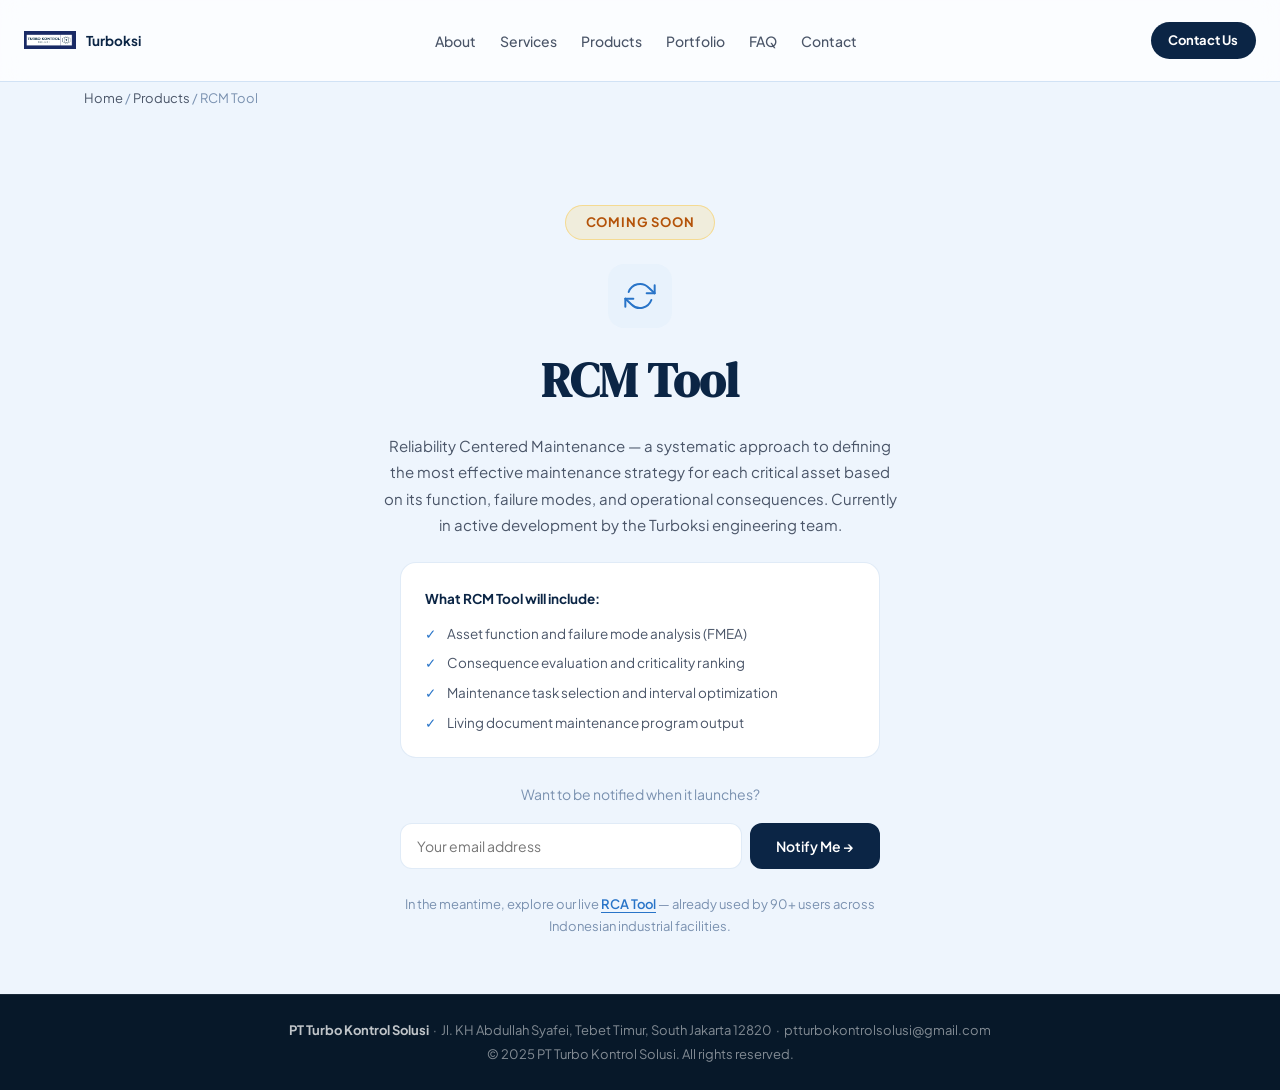
==== commit 7325499c: "rcm" ====
--- a/products/rcm-tool.html
+++ b/products/rcm-tool.html
@@ -83,19 +83,37 @@
         </ul>
       </div>
 
-      <div>
+      <div style="width:100%;max-width:480px;">
         <p style="font-size:14px;color:var(--clr-text-muted);margin-bottom:var(--space-sm);">
           Want to be notified when it launches?
         </p>
-        <a href="mailto:ptturbokontrolsolusi@gmail.com?subject=RCM Tool Launch Notification&body=Hi Turboksi team,%0A%0AI'd like to be notified when the RCM Tool is available.%0A%0AName:%0ACompany:%0A" class="btn-primary">
-          Notify Me When It Launches →
-        </a>
+        <form id="notify-form" style="display:flex;gap:0.5rem;flex-wrap:wrap;">
+          <input type="hidden" name="access_key" value="PASTE_YOUR_WEB3FORMS_KEY_HERE">
+          <input type="hidden" name="subject" value="RCM Tool — New Launch Notification Request">
+          <input type="hidden" name="from_name" value="Turboksi Website">
+          <input
+            type="email"
+            name="email"
+            required
+            placeholder="Your email address"
+            style="flex:1;min-width:0;padding:0.65rem 1rem;border:1px solid var(--clr-border);border-radius:var(--r-md);font-size:14px;font-family:var(--font-body);background:var(--clr-surface-solid);color:var(--clr-text-primary);outline:none;transition:border-color var(--t-fast);"
+            onfocus="this.style.borderColor='var(--clr-accent)'"
+            onblur="this.style.borderColor='var(--clr-border)'"
+          >
+          <button type="submit" class="btn-primary" style="white-space:nowrap;">Notify Me →</button>
+        </form>
+        <p id="notify-success" style="display:none;font-size:13.5px;color:#065F46;background:#DCFCE7;border:1px solid rgba(16,185,129,0.25);border-radius:var(--r-md);padding:0.65rem 1rem;margin-top:0.5rem;">
+          Done! We will email you when RCM Tool launches.
+        </p>
+        <p id="notify-error" style="display:none;font-size:13.5px;color:#991B1B;background:#FEE2E2;border:1px solid rgba(239,68,68,0.25);border-radius:var(--r-md);padding:0.65rem 1rem;margin-top:0.5rem;">
+          Something went wrong. Please try again or email us directly.
+        </p>
       </div>
 
       <p style="font-size:13px;color:var(--clr-text-muted);">
         In the meantime, explore our live
         <a href="rca-tool.html" style="color:var(--clr-blue-mid);font-weight:600;border-bottom:1px solid var(--clr-blue-mid);">RCA Tool</a>
-        — already used by 80+ users across Indonesian industrial facilities.
+        — already used by 90+ users across Indonesian industrial facilities.
       </p>
 
     </div>
@@ -111,5 +129,44 @@
 
 <button class="scroll-top" id="scroll-top" aria-label="Scroll to top" title="Back to top">↑</button>
 <script src="../assets/js/app.js"></script>
+<script>
+(function () {
+  var form    = document.getElementById('notify-form');
+  var success = document.getElementById('notify-success');
+  var error   = document.getElementById('notify-error');
+  if (!form) return;
+
+  form.addEventListener('submit', function (e) {
+    e.preventDefault();
+    var btn = form.querySelector('button[type="submit"]');
+    btn.disabled = true;
+    btn.textContent = 'Sending…';
+    success.style.display = 'none';
+    error.style.display   = 'none';
+
+    fetch('https://api.web3forms.com/submit', {
+      method: 'POST',
+      headers: { 'Content-Type': 'application/json', 'Accept': 'application/json' },
+      body: JSON.stringify(Object.fromEntries(new FormData(form)))
+    })
+    .then(function (res) { return res.json(); })
+    .then(function (data) {
+      if (data.success) {
+        success.style.display = 'block';
+        form.reset();
+      } else {
+        error.style.display = 'block';
+      }
+    })
+    .catch(function () {
+      error.style.display = 'block';
+    })
+    .finally(function () {
+      btn.disabled = false;
+      btn.textContent = 'Notify Me →';
+    });
+  });
+})();
+</script>
 </body>
 </html>
